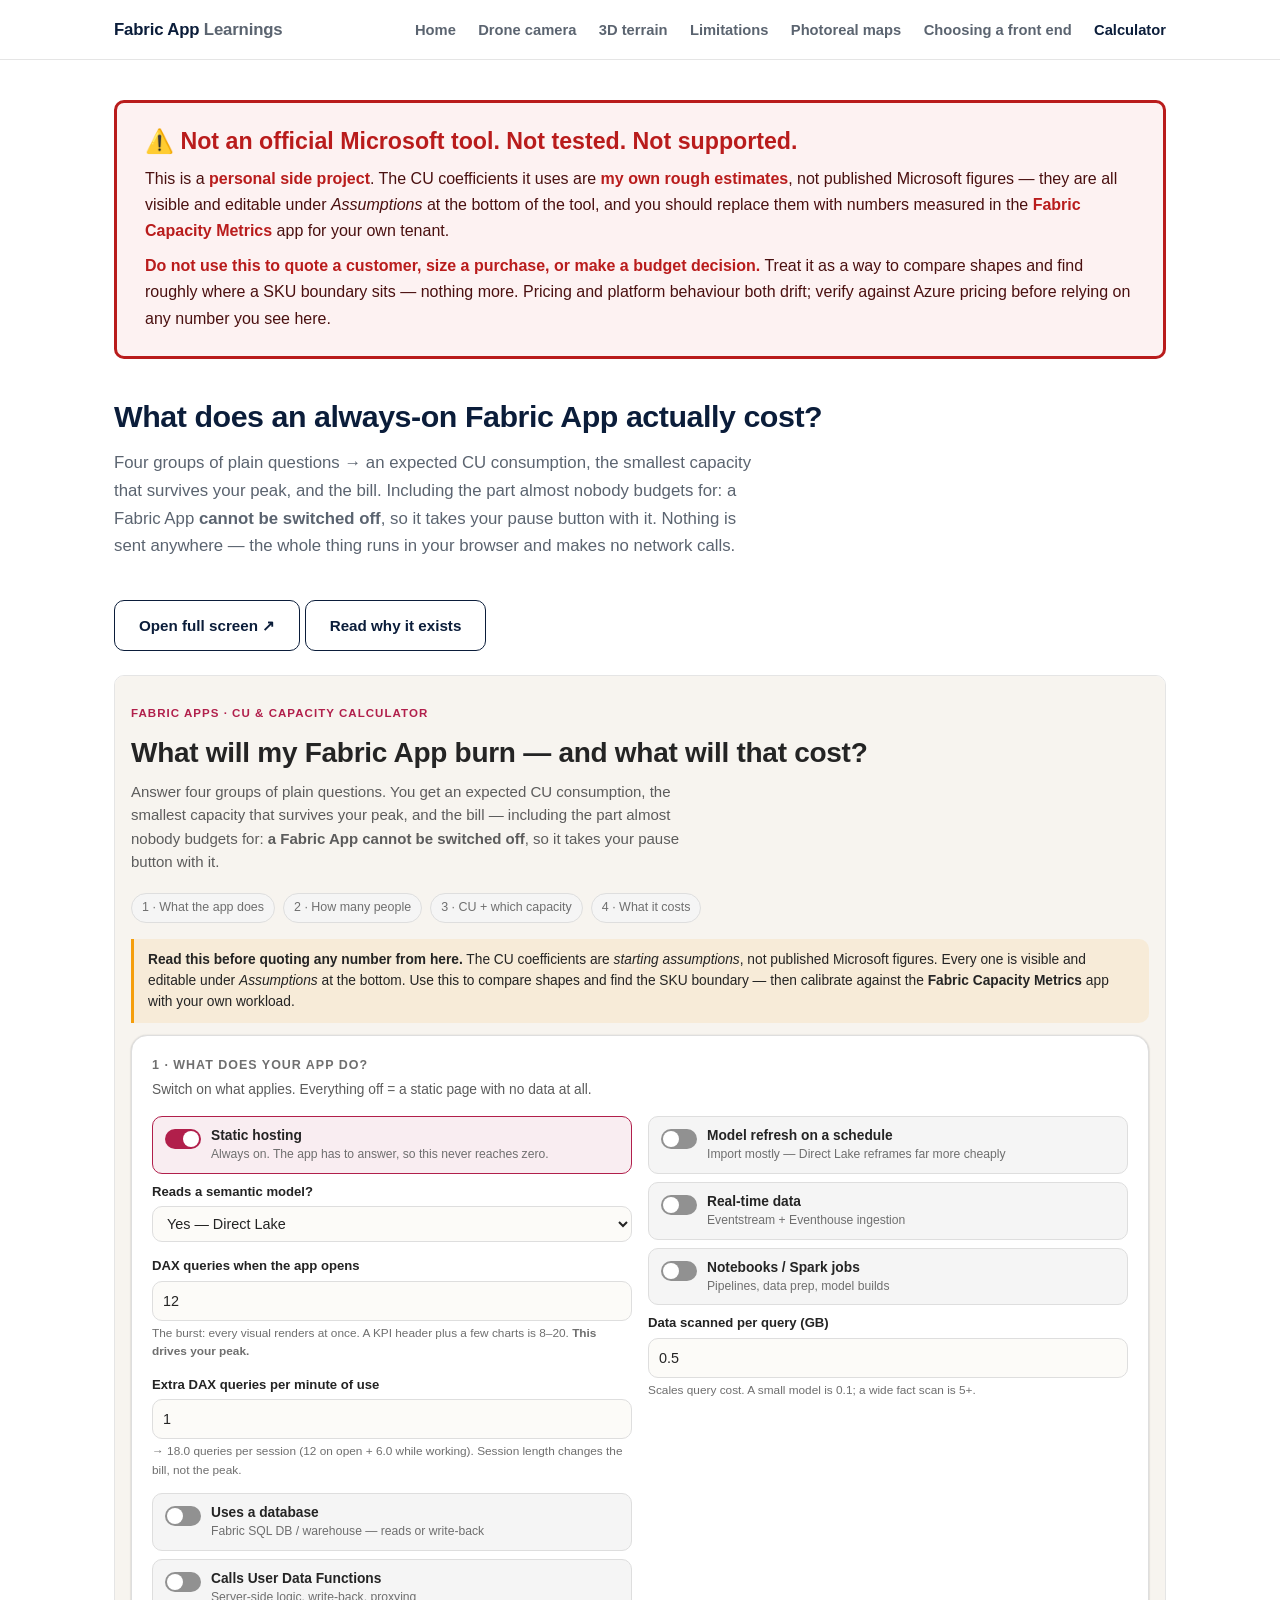
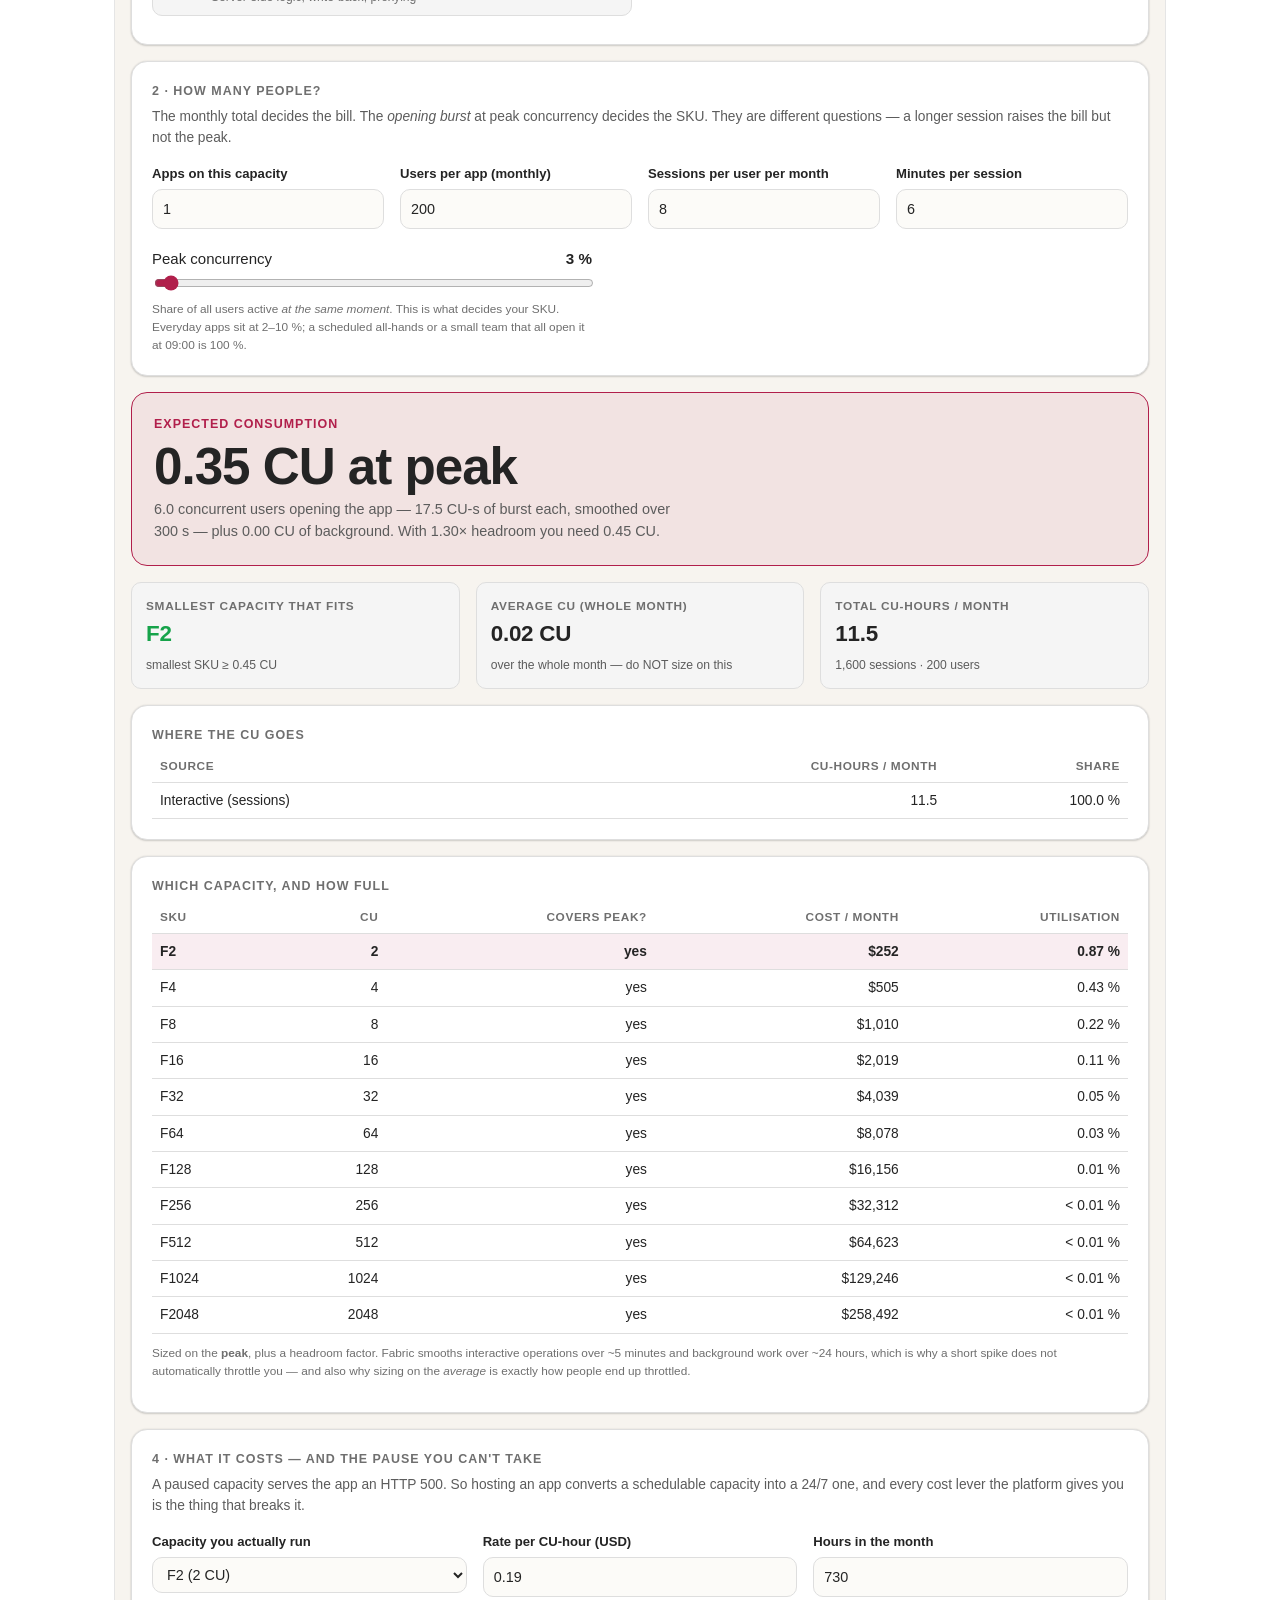
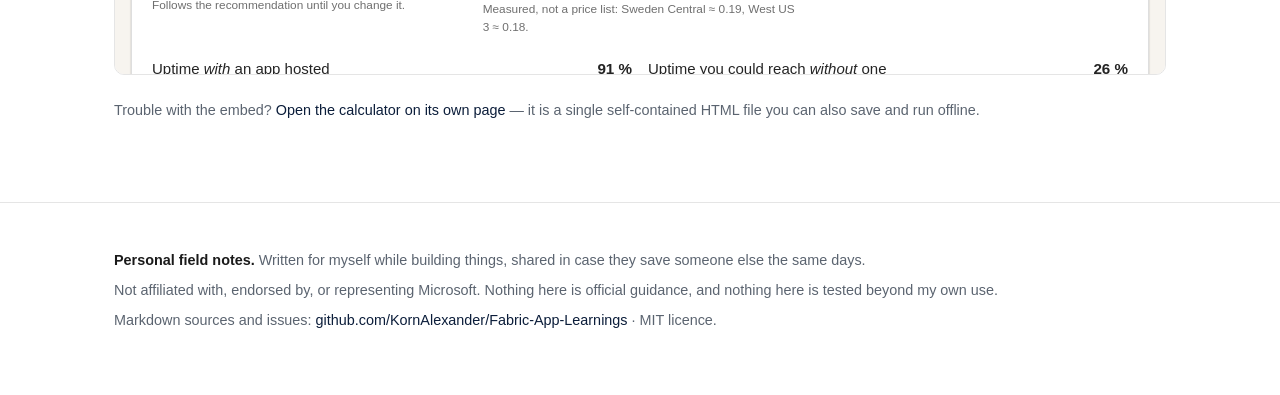
==== docs/calculator/index.html @ 187d6c53 "Field notes from building Fabric Apps: five playbooks, capacity calculator, static site" ====
<!doctype html>
<html lang="en">
<head>
<meta charset="utf-8" />
<meta name="viewport" content="width=device-width, initial-scale=1" />
<title>Capacity calculator (unofficial, untested) · Fabric App Learnings</title>
<meta name="description" content="An unofficial, untested estimator for what a Fabric App costs in capacity units — and what the pause you can no longer take is worth." />
<link rel="stylesheet" href="../assets/css/style.css" />
</head>
<body>

<nav class="top">
  <div class="wrap">
    <a class="logo" href="../index.html">Fabric App <span>Learnings</span></a>
    <div class="links">
        <a href="../index.html">Home</a>
        <a href="../drone-camera.html">Drone camera</a>
        <a href="../3d-terrain.html">3D terrain</a>
        <a href="../limitations.html">Limitations</a>
        <a href="../photoreal-maps.html">Photoreal maps</a>
        <a href="../choosing.html">Choosing a front end</a>
        <a href="index.html" class="active">Calculator</a>
    </div>
  </div>
</nav>

<section style="padding-top:2.5rem;padding-bottom:2rem">
  <div class="wrap">

    <div class="disclaimer">
      <p class="headline">⚠️ Not an official Microsoft tool. Not tested. Not supported.</p>
      <p>
        This is a <strong>personal side project</strong>. The CU coefficients it uses are
        <strong>my own rough estimates</strong>, not published Microsoft figures — they are all
        visible and editable under <em>Assumptions</em> at the bottom of the tool, and you should
        replace them with numbers measured in the <strong>Fabric Capacity Metrics</strong> app for
        your own tenant.
      </p>
      <p>
        <strong>Do not use this to quote a customer, size a purchase, or make a budget decision.</strong>
        Treat it as a way to compare shapes and find roughly where a SKU boundary sits — nothing more.
        Pricing and platform behaviour both drift; verify against Azure pricing before relying on any
        number you see here.
      </p>
    </div>

    <h2 style="font-size:1.9rem;font-weight:800;color:var(--accent);margin:0 0 .5rem">
      What does an always-on Fabric App actually cost?</h2>
    <p class="lead" style="max-width:70ch">
      Four groups of plain questions → an expected CU consumption, the smallest capacity that survives
      your peak, and the bill. Including the part almost nobody budgets for: a Fabric App
      <strong>cannot be switched off</strong>, so it takes your pause button with it. Nothing is sent
      anywhere — the whole thing runs in your browser and makes no network calls.
    </p>

    <p style="margin:0 0 1.5rem">
      <a class="btn btn-outline" href="tool.html" target="_blank" rel="noopener">Open full screen ↗</a>
      <a class="btn btn-outline" href="../limitations.html">Read why it exists</a>
    </p>

    <iframe class="calc-frame" src="tool.html" title="Fabric App CU and capacity calculator"
            loading="lazy"></iframe>

    <p style="color:var(--text-muted);font-size:.9rem;margin-top:1rem">
      Trouble with the embed? <a href="tool.html">Open the calculator on its own page</a> — it is a
      single self-contained HTML file you can also save and run offline.
    </p>
  </div>
</section>

<footer class="site">
  <div class="wrap">
    <p><strong>Personal field notes.</strong> Written for myself while building things, shared in case
       they save someone else the same days.</p>
    <p>Not affiliated with, endorsed by, or representing Microsoft. Nothing here is official guidance,
       and nothing here is tested beyond my own use.</p>
    <p>Markdown sources and issues:
       <a href="https://github.com/KornAlexander/Fabric-App-Learnings">github.com/KornAlexander/Fabric-App-Learnings</a>
       · MIT licence.</p>
  </div>
</footer>

</body>
</html>
---- docs/assets/css/style.css ----
/* Fabric App Learnings — field notes
   Layout after the Power BI Fixer site; navy accent. Hand-written, no build step. */

:root {
  /* Brand */
  --accent: #0B1D3A;
  --accent-dark: #060f1f;
  --accent-mid: #16355f;
  --accent-light: #eaf0f8;
  --accent-tint: #f4f7fb;

  /* Neutrals */
  --bg: #ffffff;
  --bg-alt: #fafafa;
  --bg-code: #0f1b2d;
  --text: #1a1a1a;
  --text-muted: #5b6470;
  --border: #e5e5e5;
  --border-strong: #c0c7d4;

  /* Status */
  --success: #16a34a;
  --info: #2563eb;
  --warning: #b45309;
  --warning-bg: #fff8ec;
  --danger: #b91c1c;
  --danger-bg: #fdf2f2;

  /* Type */
  --heading-font: 'Segoe UI', -apple-system, BlinkMacSystemFont, sans-serif;
  --body-font: 'Segoe UI', -apple-system, BlinkMacSystemFont, sans-serif;
  --code-font: 'Cascadia Code', 'Fira Code', Consolas, 'Courier New', monospace;

  /* Layout */
  --max-width: 1100px;
  --reading-width: 820px;
  --section-gap: 5rem;
  --radius: 10px;
  --shadow: 0 4px 24px rgba(11, 29, 58, 0.12);
  --shadow-sm: 0 1px 3px rgba(11, 29, 58, 0.08);
}

* { box-sizing: border-box; }

html { scroll-behavior: smooth; }

body {
  margin: 0;
  background: var(--bg);
  color: var(--text);
  font-family: var(--body-font);
  font-size: 16px;
  line-height: 1.65;
  -webkit-font-smoothing: antialiased;
}

.wrap { max-width: var(--max-width); margin: 0 auto; padding: 0 1.5rem; }
.reading { max-width: var(--reading-width); }

a { color: var(--accent); text-decoration: none; }
a:hover { text-decoration: underline; }

/* ---------- nav ---------- */
nav.top {
  position: sticky; top: 0; z-index: 50;
  height: 60px;
  background: rgba(255, 255, 255, 0.88);
  backdrop-filter: blur(10px);
  border-bottom: 1px solid var(--border);
}
nav.top .wrap { display: flex; align-items: center; height: 60px; gap: 1.5rem; }
nav.top .logo {
  font-weight: 800; font-size: 1.05rem; color: var(--accent);
  letter-spacing: -0.01em; white-space: nowrap;
}
nav.top .logo span { color: var(--text-muted); font-weight: 600; }
nav.top .links { margin-left: auto; display: flex; gap: 1.4rem; flex-wrap: wrap; }
nav.top .links a { color: var(--text-muted); font-size: 0.92rem; font-weight: 600; }
nav.top .links a:hover, nav.top .links a.active { color: var(--accent); text-decoration: none; }

/* ---------- hero ---------- */
.hero {
  background: linear-gradient(180deg, var(--accent-light) 0%, #ffffff 100%);
  padding: 5.5rem 0 4rem;
  border-bottom: 1px solid var(--border);
}
.hero h1 {
  font-family: var(--heading-font);
  font-size: 3rem; font-weight: 800; line-height: 1.1;
  letter-spacing: -0.02em; margin: 0 0 1rem;
  color: var(--accent);
}
.hero p.sub {
  font-size: 1.25rem; color: var(--text-muted);
  max-width: 60ch; margin: 0 0 1.75rem;
}
.hero.compact { padding: 3.25rem 0 2.5rem; }
.hero.compact h1 { font-size: 2.2rem; }
.hero.compact p.sub { font-size: 1.05rem; margin-bottom: 1rem; }

.btn-row { display: flex; gap: 0.75rem; flex-wrap: wrap; }
.btn {
  display: inline-block; padding: 0.75rem 1.5rem;
  border-radius: var(--radius); font-weight: 600; font-size: 0.95rem;
  border: 1px solid var(--accent); transition: all 0.15s ease;
}
.btn-primary { background: var(--accent); color: #fff; }
.btn-primary:hover { background: var(--accent-mid); text-decoration: none; }
.btn-outline { background: #fff; color: var(--accent); }
.btn-outline:hover { background: var(--accent-light); text-decoration: none; }

.badges { display: flex; gap: 0.5rem; flex-wrap: wrap; margin-top: 1.5rem; }
.badge {
  font-size: 0.78rem; font-weight: 600; padding: 0.25rem 0.7rem;
  border-radius: 999px; background: #fff;
  border: 1px solid var(--border-strong); color: var(--text-muted);
}
.badge.ok { border-color: var(--success); color: var(--success); }
.badge.warn { border-color: var(--warning); color: var(--warning); }

/* ---------- sections ---------- */
section { padding: var(--section-gap) 0; }
section.alt { background: var(--bg-alt); border-top: 1px solid var(--border); border-bottom: 1px solid var(--border); }
section > .wrap > h2 {
  font-size: 2.2rem; font-weight: 800; letter-spacing: -0.015em;
  margin: 0 0 0.5rem; color: var(--accent);
}
section > .wrap > p.lead { color: var(--text-muted); font-size: 1.05rem; max-width: 65ch; margin: 0 0 2.5rem; }

/* ---------- cards ---------- */
.grid { display: grid; gap: 1.5rem; }
.grid.c3 { grid-template-columns: repeat(auto-fit, minmax(290px, 1fr)); }
.grid.c2 { grid-template-columns: repeat(auto-fit, minmax(340px, 1fr)); }

.card {
  background: #fff; border: 1px solid var(--border);
  border-radius: var(--radius); padding: 1.5rem;
  transition: transform 0.15s ease, box-shadow 0.15s ease, border-color 0.15s ease;
}
.card:hover { transform: translateY(-2px); box-shadow: var(--shadow); border-color: var(--border-strong); }
.card .kicker {
  font-size: 0.72rem; text-transform: uppercase; letter-spacing: 0.09em;
  font-weight: 700; color: var(--text-muted); margin-bottom: 0.5rem;
}
.card h3 { margin: 0 0 0.6rem; font-size: 1.2rem; font-weight: 700; color: var(--accent); }
.card p { margin: 0 0 1rem; color: var(--text-muted); font-size: 0.95rem; }
.card a.more { font-weight: 600; font-size: 0.92rem; }
a.card-link { display: block; color: inherit; }
a.card-link:hover { text-decoration: none; }

/* ---------- callouts ---------- */
.callout {
  border-left: 4px solid var(--accent);
  background: var(--accent-tint);
  padding: 1rem 1.25rem; border-radius: 0 var(--radius) var(--radius) 0;
  margin: 1.5rem 0;
}
.callout.warn { border-left-color: var(--warning); background: var(--warning-bg); }
.callout.danger { border-left-color: var(--danger); background: var(--danger-bg); }
.callout p:first-child { margin-top: 0; }
.callout p:last-child { margin-bottom: 0; }

/* the big one, for the calculator */
.disclaimer {
  border: 3px solid var(--danger);
  background: var(--danger-bg);
  border-radius: var(--radius);
  padding: 1.5rem 1.75rem;
  margin: 0 0 2rem;
}
.disclaimer .headline {
  font-size: 1.45rem; font-weight: 800; color: var(--danger);
  margin: 0 0 0.6rem; line-height: 1.25;
}
.disclaimer p { margin: 0.5rem 0 0; font-size: 1rem; color: #4a1010; }
.disclaimer strong { color: var(--danger); }

/* ---------- long-form article ---------- */
article { font-size: 1rem; }
article h2 {
  font-size: 1.6rem; font-weight: 800; color: var(--accent);
  margin: 2.75rem 0 0.9rem; padding-top: 0.5rem;
  border-top: 1px solid var(--border); letter-spacing: -0.01em;
}
article h2:first-child { border-top: none; margin-top: 0; padding-top: 0; }
article h3 { font-size: 1.2rem; font-weight: 700; margin: 2rem 0 0.6rem; color: var(--accent-mid); }
article h4 { font-size: 1.02rem; font-weight: 700; margin: 1.5rem 0 0.5rem; }
article p { margin: 0 0 1rem; }
article ul, article ol { margin: 0 0 1rem; padding-left: 1.4rem; }
article li { margin-bottom: 0.4rem; }
article blockquote {
  margin: 1.5rem 0; padding: 0.9rem 1.25rem;
  border-left: 4px solid var(--accent); background: var(--accent-tint);
  border-radius: 0 var(--radius) var(--radius) 0; color: var(--text);
}
article blockquote p:first-child { margin-top: 0; }
article blockquote p:last-child { margin-bottom: 0; }
article hr { border: none; border-top: 1px solid var(--border); margin: 2.5rem 0; }

/* ---------- code ---------- */
code {
  font-family: var(--code-font); font-size: 0.88em;
  background: var(--accent-light); color: var(--accent-dark);
  padding: 0.15em 0.4em; border-radius: 5px;
}
pre {
  background: var(--bg-code); color: #e6edf3;
  padding: 1.1rem 1.25rem; border-radius: var(--radius);
  overflow-x: auto; font-size: 0.86rem; line-height: 1.55;
  margin: 1.25rem 0;
}
pre code { background: none; color: inherit; padding: 0; font-size: inherit; }

/* ---------- tables ---------- */
table { width: 100%; border-collapse: collapse; margin: 1.5rem 0; font-size: 0.93rem; }
th, td { text-align: left; padding: 0.6rem 0.8rem; border-bottom: 1px solid var(--border); vertical-align: top; }
thead th { background: var(--accent); color: #fff; font-weight: 600; font-size: 0.85rem; }
thead th:first-child { border-top-left-radius: 8px; }
thead th:last-child { border-top-right-radius: 8px; }
tbody tr:nth-child(even) { background: var(--bg-alt); }

.table-scroll { overflow-x: auto; }

/* ---------- toc ---------- */
.toc {
  background: var(--bg-alt); border: 1px solid var(--border);
  border-radius: var(--radius); padding: 1.1rem 1.4rem; margin: 0 0 2.5rem;
}
.toc strong { display: block; font-size: 0.78rem; text-transform: uppercase; letter-spacing: 0.08em; color: var(--text-muted); margin-bottom: 0.5rem; }
.toc ul { margin: 0; padding-left: 1.1rem; }
.toc li { margin-bottom: 0.25rem; font-size: 0.93rem; }

/* ---------- calculator frame ---------- */
.calc-frame {
  width: 100%; height: 2600px; border: 1px solid var(--border);
  border-radius: var(--radius); background: #fff;
}

/* ---------- footer ---------- */
footer.site {
  border-top: 1px solid var(--border);
  padding: 2.5rem 0 3.5rem; margin-top: 2rem;
  color: var(--text-muted); font-size: 0.9rem;
}
footer.site .wrap > p { margin: 0.4rem 0; }
footer.site strong { color: var(--text); }

.notice-strip {
  background: var(--accent); color: #fff;
  font-size: 0.86rem; padding: 0.55rem 0; text-align: center;
}
.notice-strip a { color: #cfe0f7; text-decoration: underline; }

/* ---------- responsive ---------- */
@media (max-width: 768px) {
  .hero { padding: 3.5rem 0 2.5rem; }
  .hero h1 { font-size: 2rem; }
  .hero p.sub { font-size: 1rem; }
  section { padding: 3rem 0; }
  section > .wrap > h2 { font-size: 1.7rem; }
  nav.top .links { gap: 0.9rem; }
  nav.top .links a { font-size: 0.85rem; }
  .calc-frame { height: 3400px; }
}
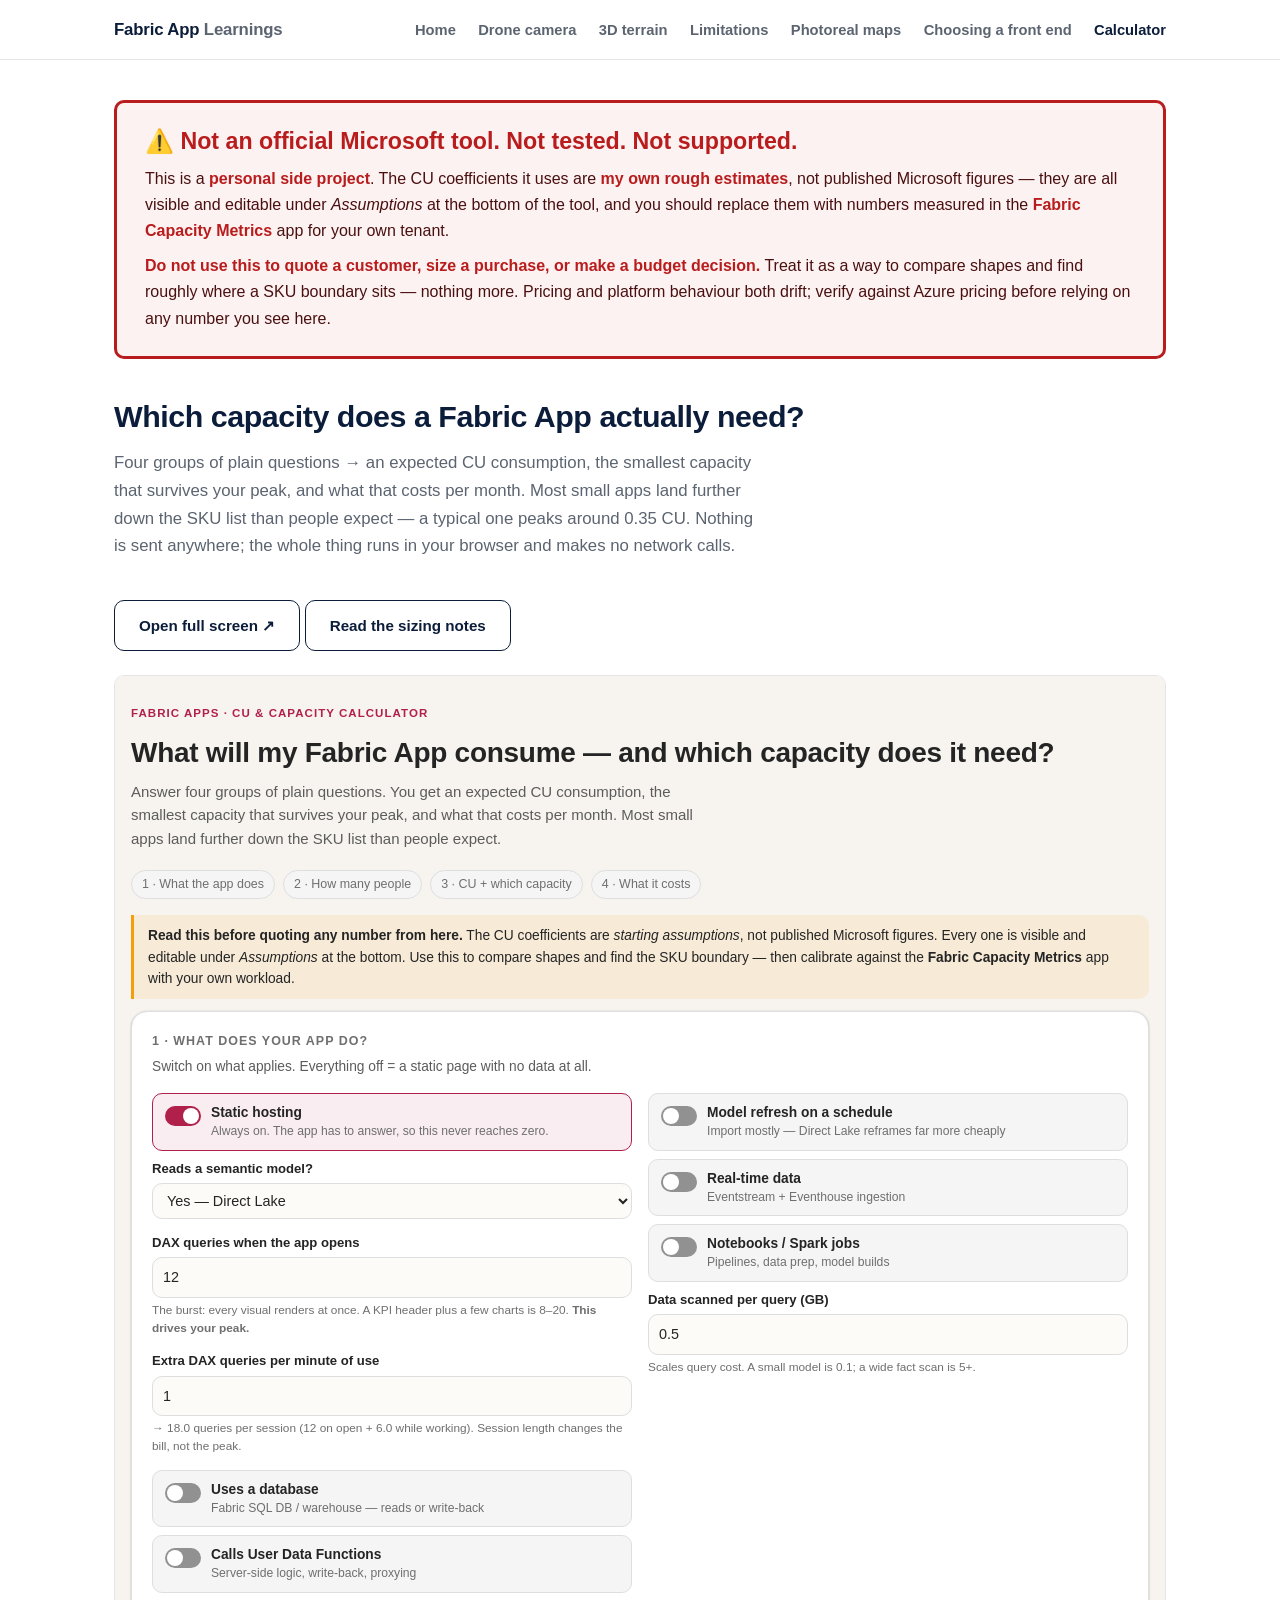
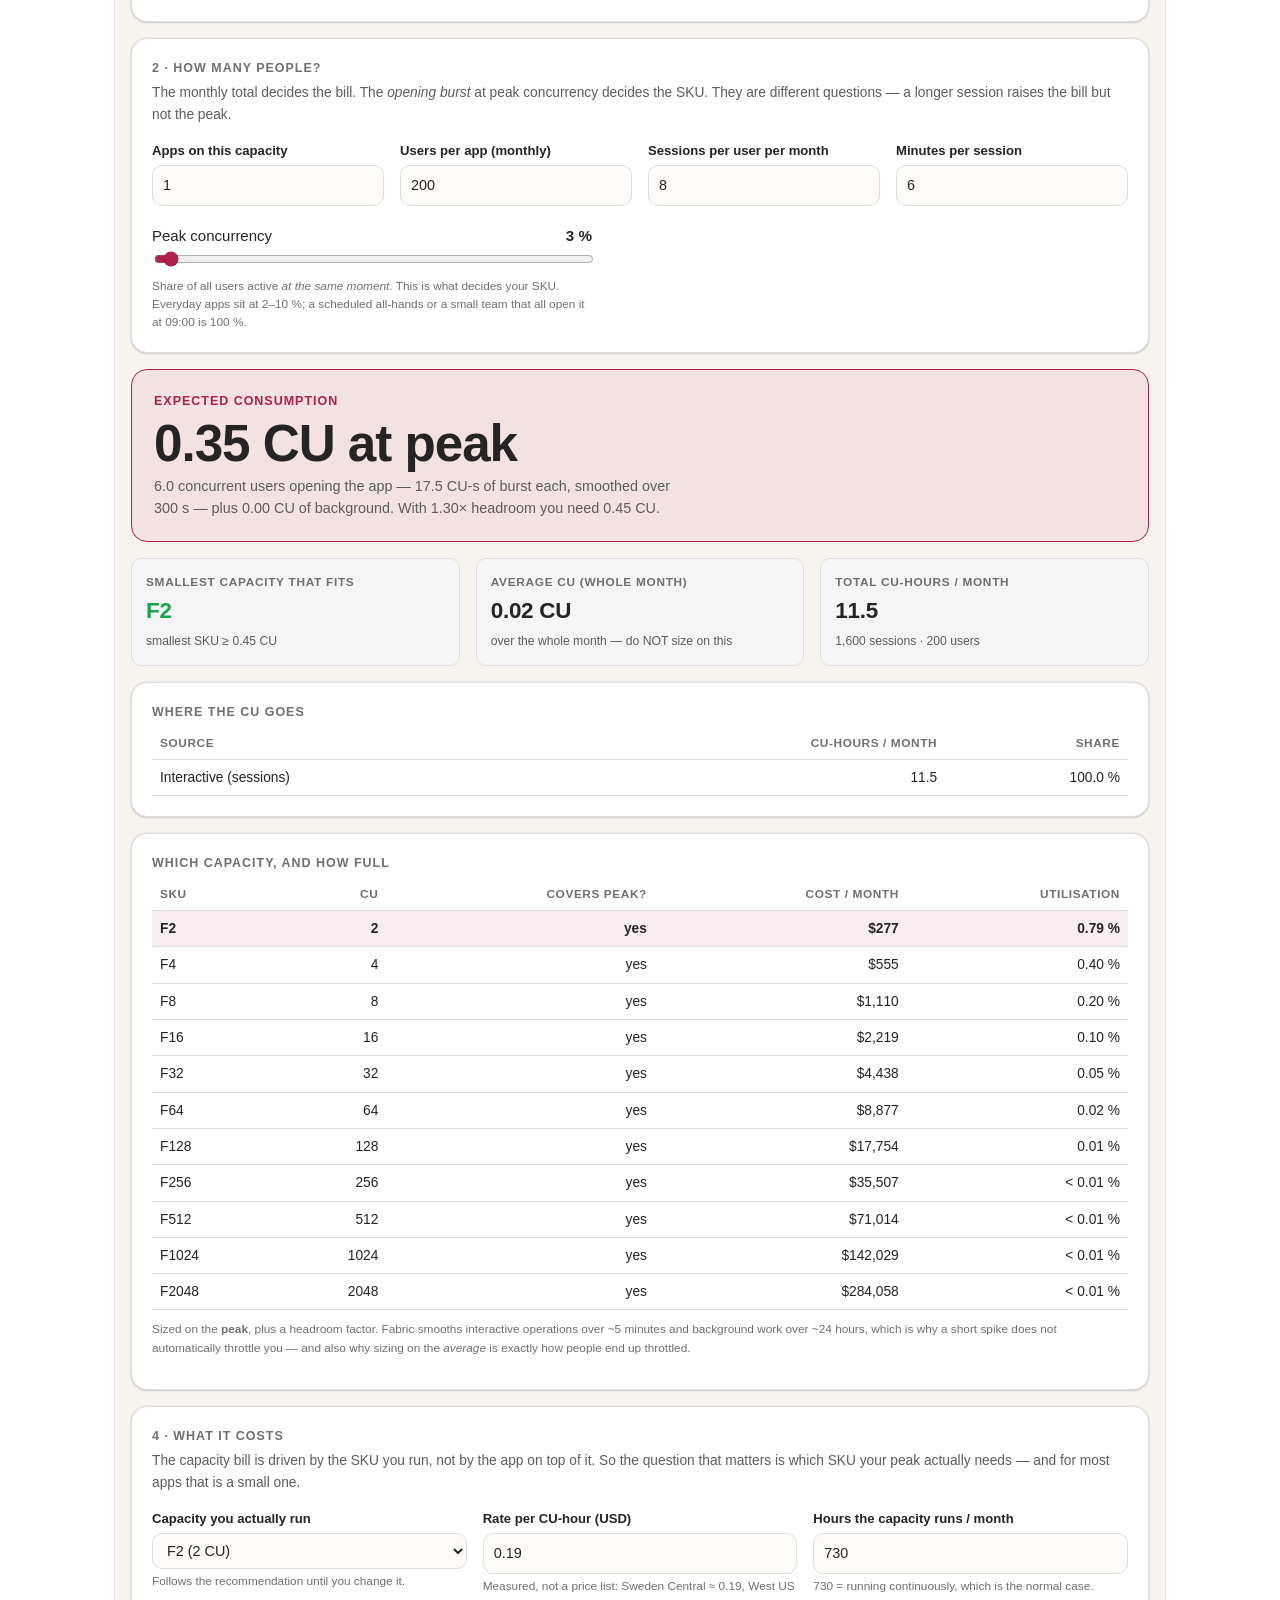
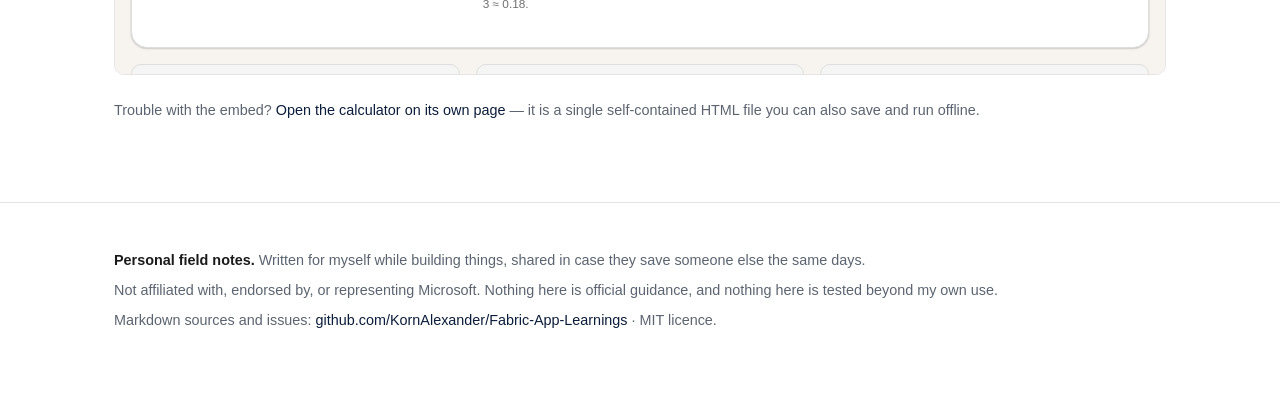
==== commit 6983c878: "Reframe capacity section around sizing; remove the pause narrative from playbook and calculator" ====
--- a/docs/calculator/index.html
+++ b/docs/calculator/index.html
@@ -4,7 +4,7 @@
 <meta charset="utf-8" />
 <meta name="viewport" content="width=device-width, initial-scale=1" />
 <title>Capacity calculator (unofficial, untested) · Fabric App Learnings</title>
-<meta name="description" content="An unofficial, untested estimator for what a Fabric App costs in capacity units — and what the pause you can no longer take is worth." />
+<meta name="description" content="An unofficial, untested estimator for what a Fabric App consumes in capacity units and which SKU it fits into." />
 <link rel="stylesheet" href="../assets/css/style.css" />
 </head>
 <body>
@@ -45,17 +45,17 @@
     </div>
 
     <h2 style="font-size:1.9rem;font-weight:800;color:var(--accent);margin:0 0 .5rem">
-      What does an always-on Fabric App actually cost?</h2>
+      Which capacity does a Fabric App actually need?</h2>
     <p class="lead" style="max-width:70ch">
       Four groups of plain questions → an expected CU consumption, the smallest capacity that survives
-      your peak, and the bill. Including the part almost nobody budgets for: a Fabric App
-      <strong>cannot be switched off</strong>, so it takes your pause button with it. Nothing is sent
-      anywhere — the whole thing runs in your browser and makes no network calls.
+      your peak, and what that costs per month. Most small apps land further down the SKU list than
+      people expect — a typical one peaks around 0.35 CU. Nothing is sent anywhere; the whole thing
+      runs in your browser and makes no network calls.
     </p>
 
     <p style="margin:0 0 1.5rem">
       <a class="btn btn-outline" href="tool.html" target="_blank" rel="noopener">Open full screen ↗</a>
-      <a class="btn btn-outline" href="../limitations.html">Read why it exists</a>
+      <a class="btn btn-outline" href="../limitations.html#3-capacity-sizing-worth-doing-once-properly">Read the sizing notes</a>
     </p>
 
     <iframe class="calc-frame" src="tool.html" title="Fabric App CU and capacity calculator"
